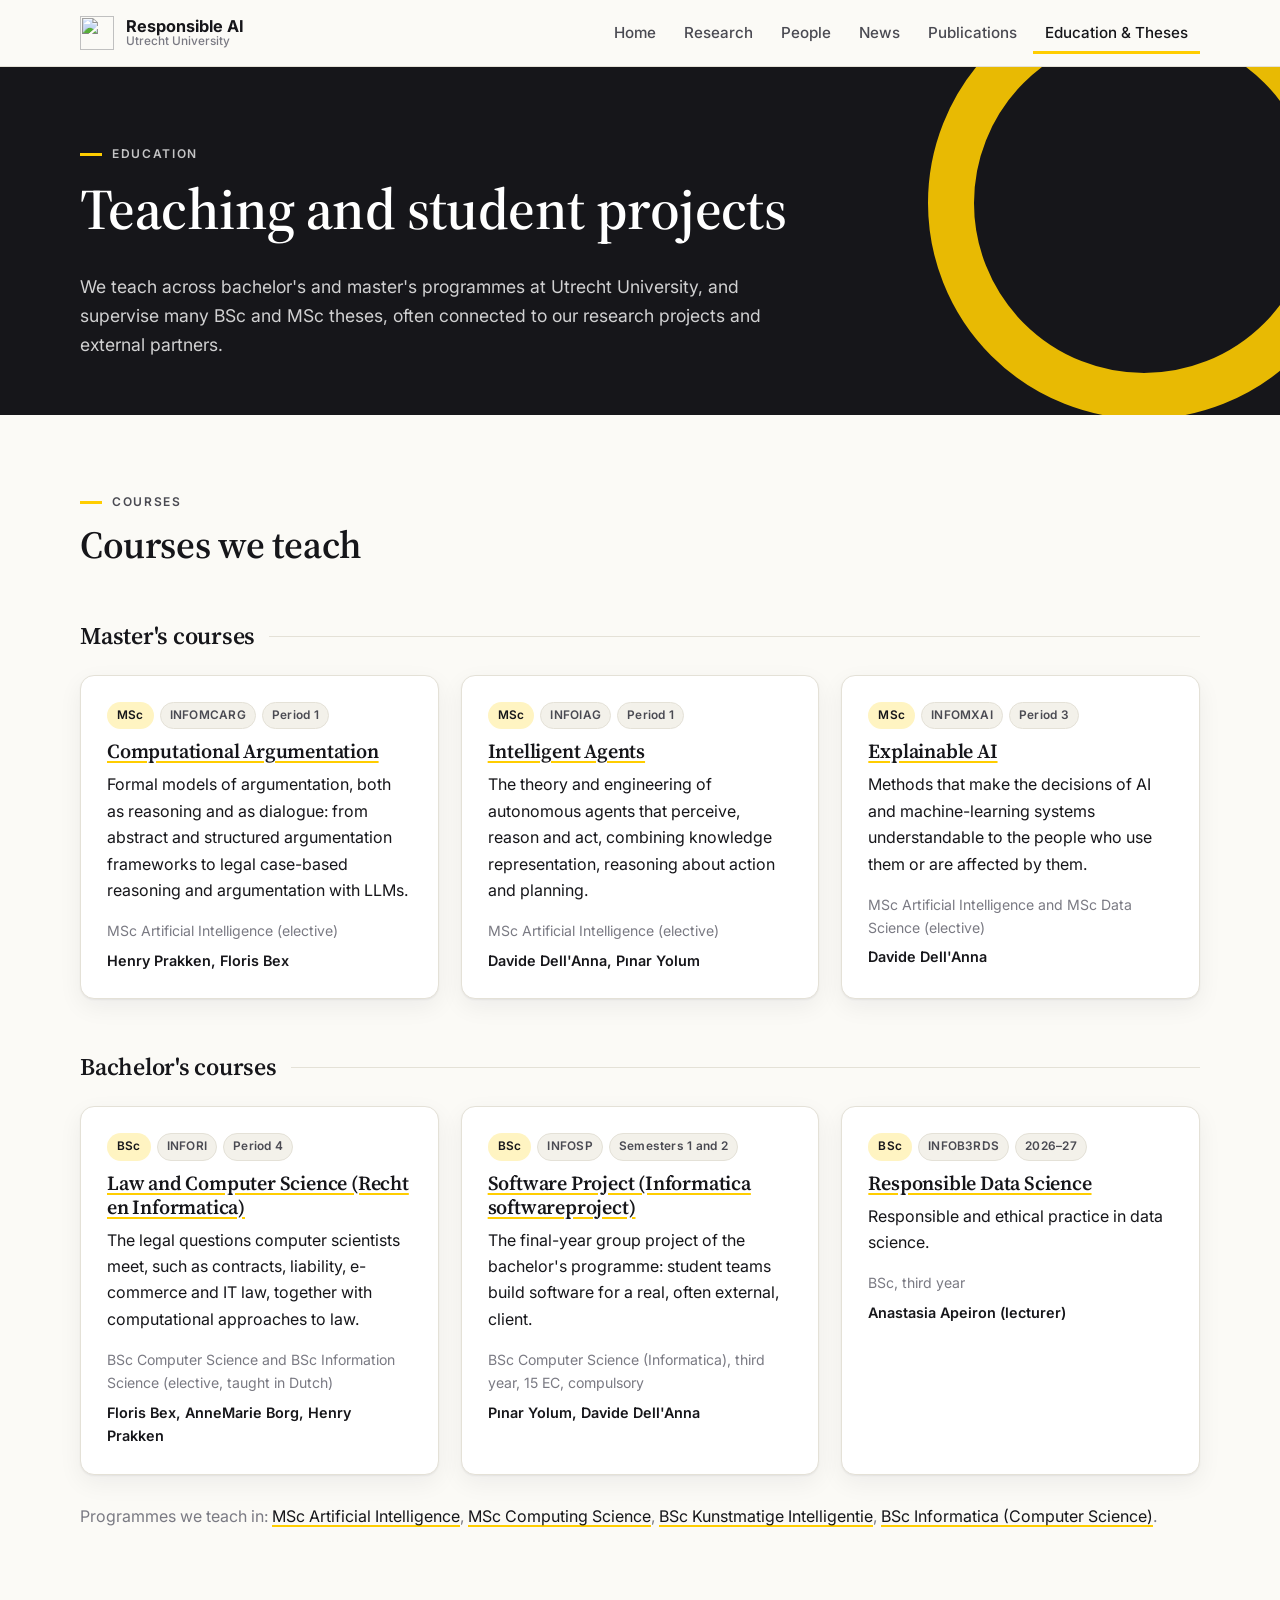
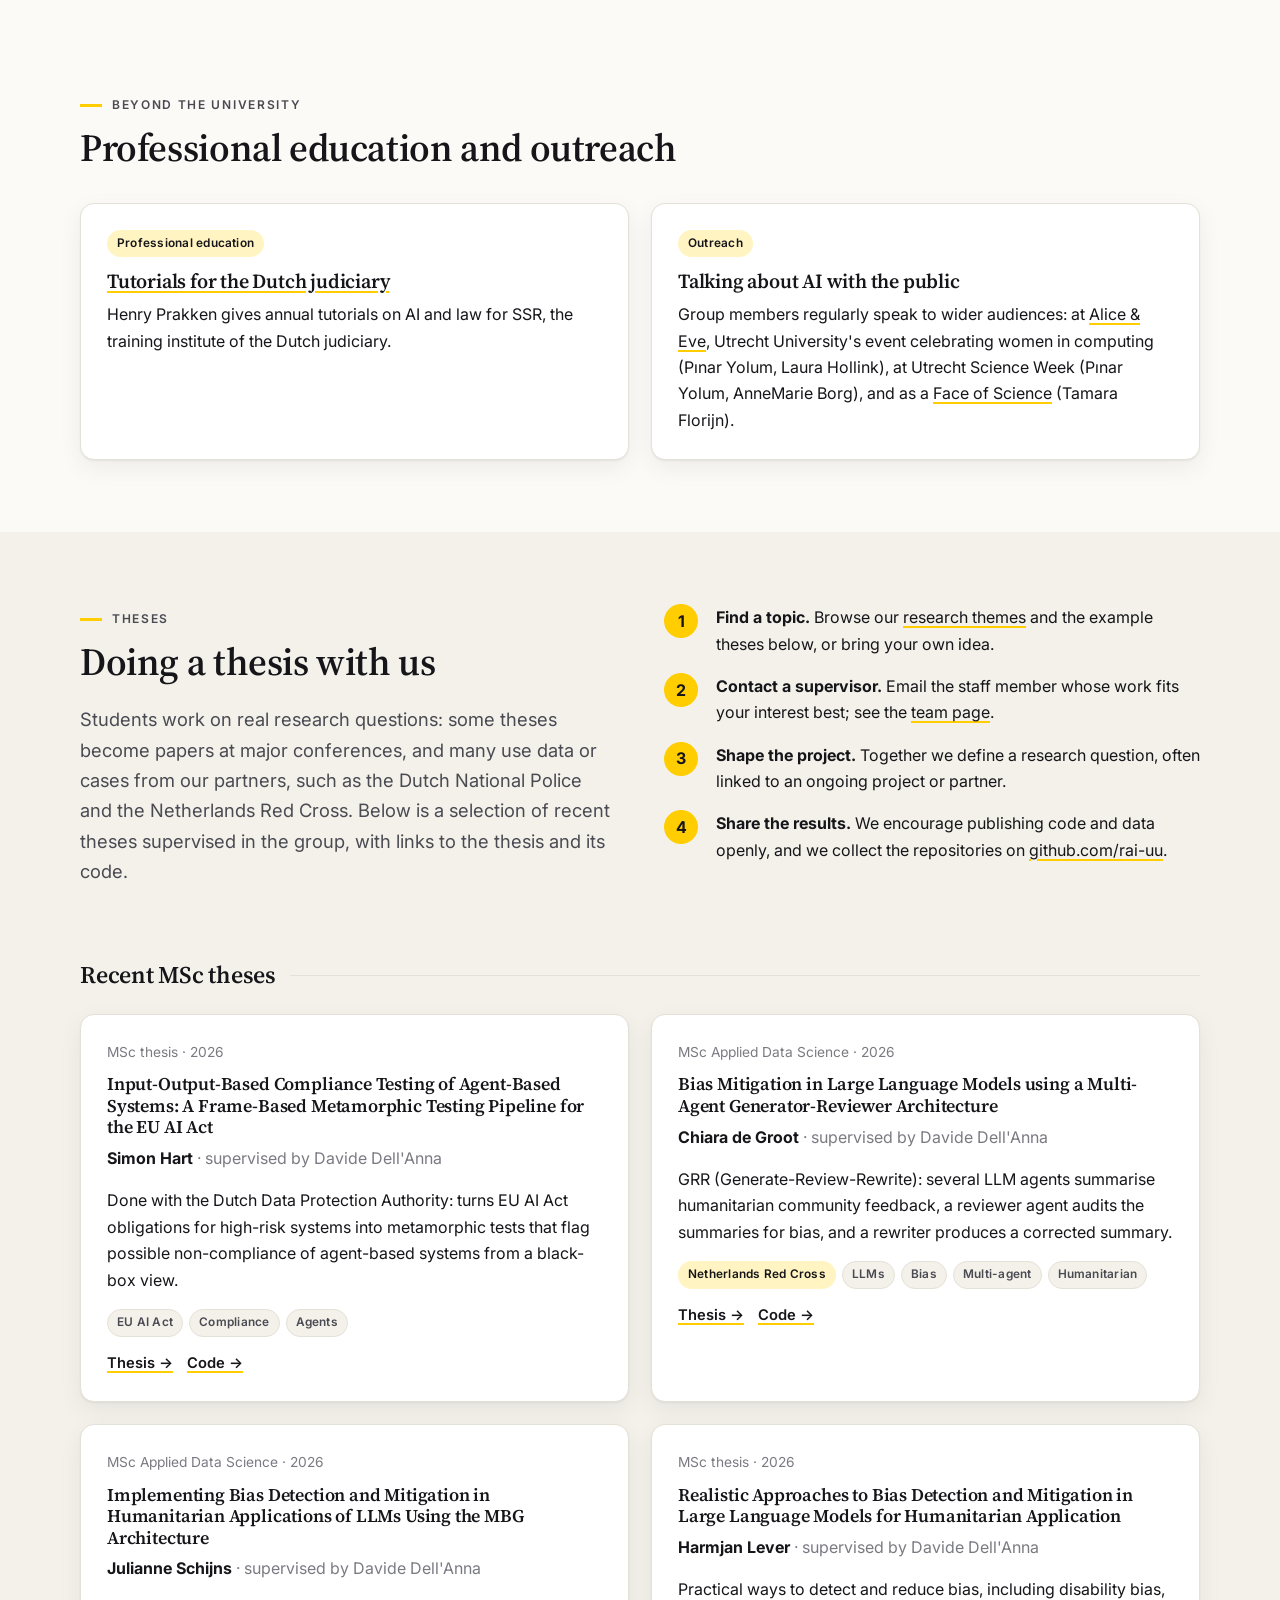
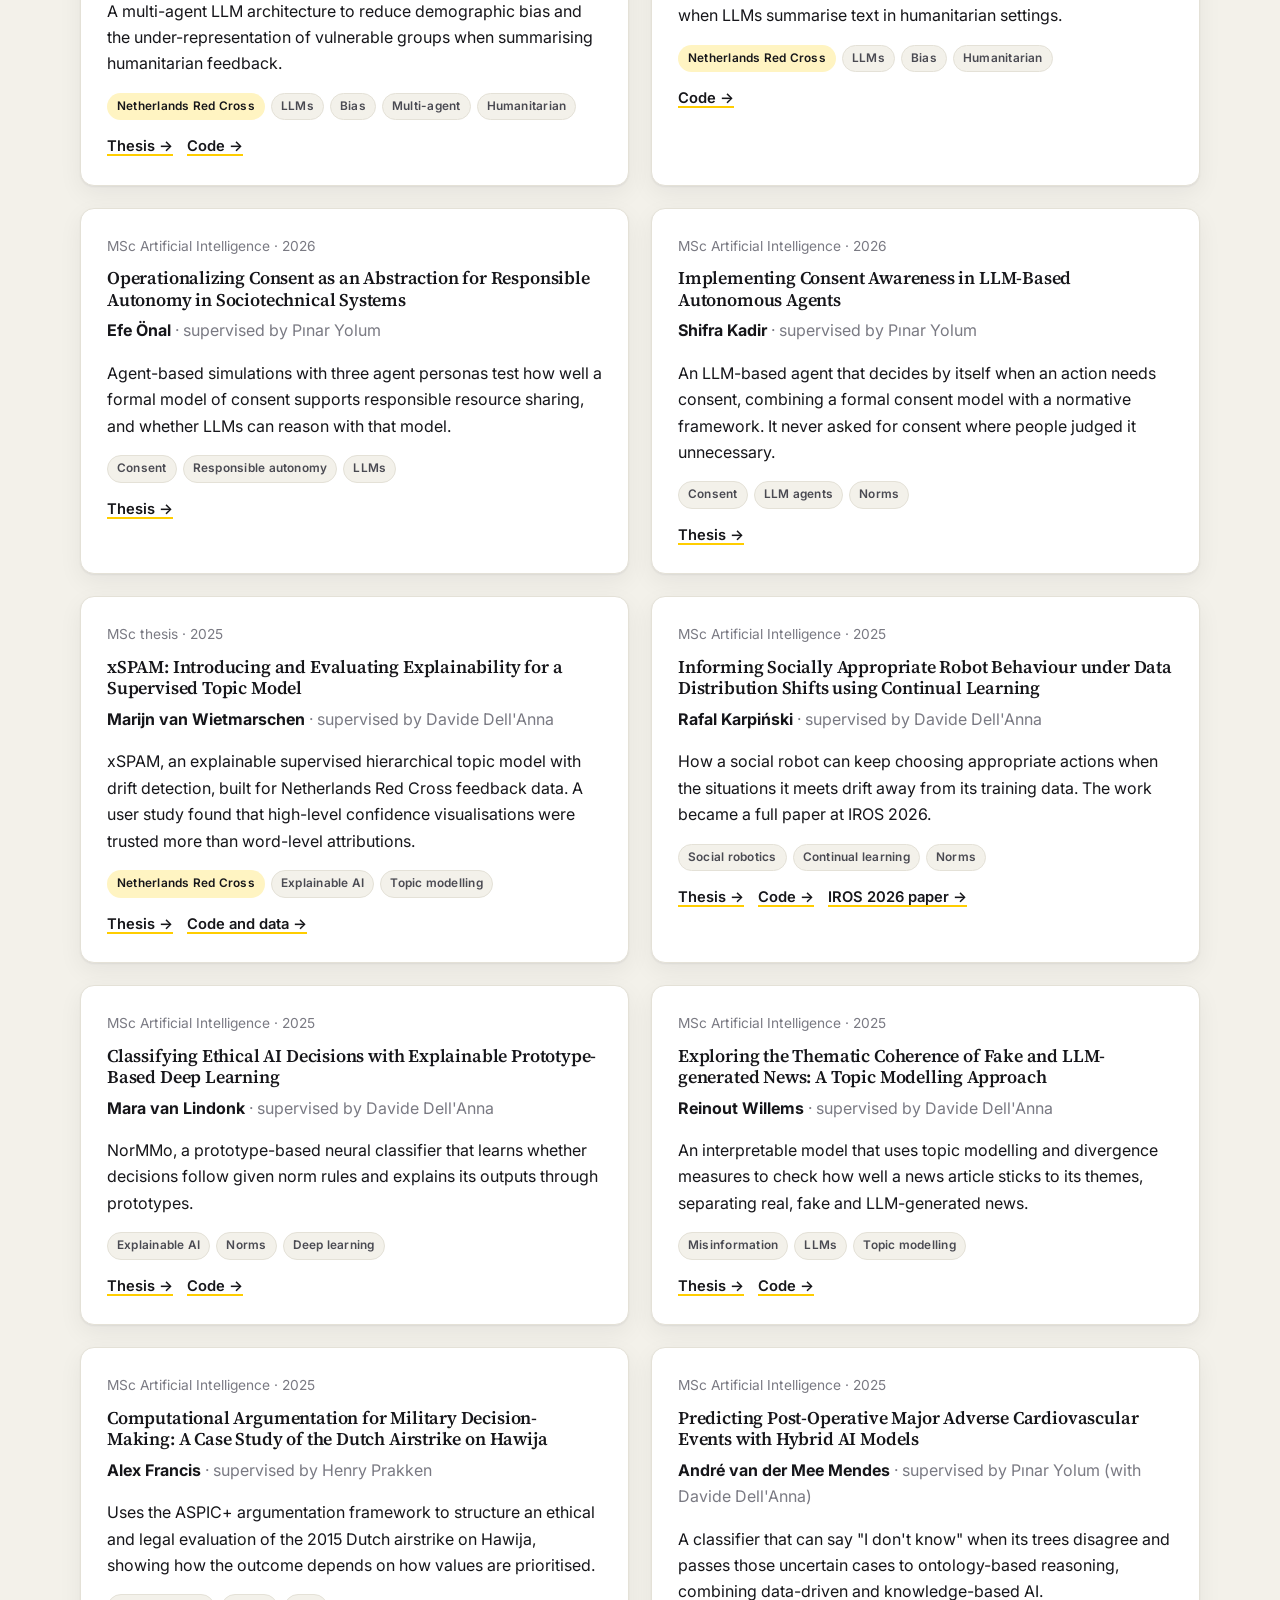
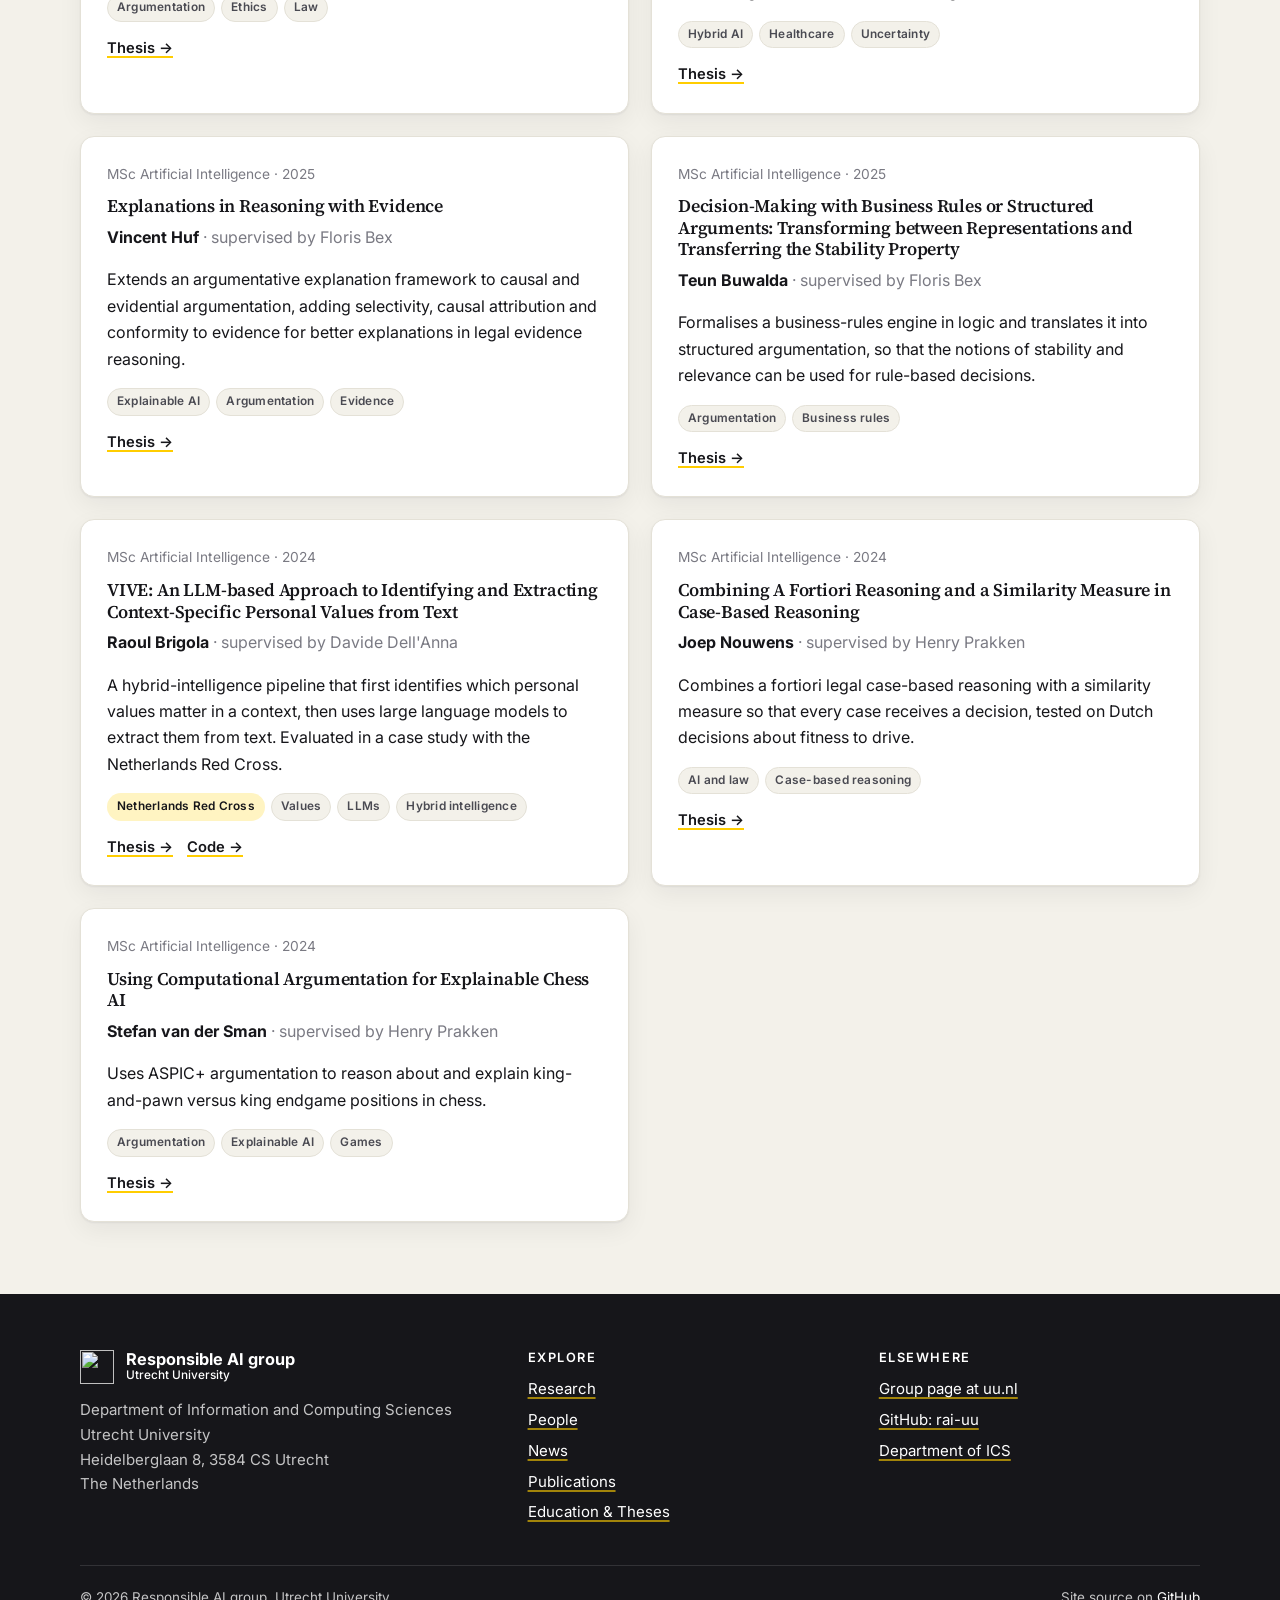
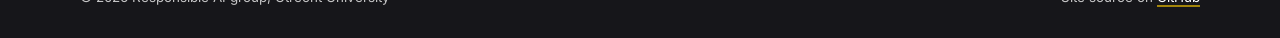
==== education.html @ e7e2543e "Redesign the group website and fill it with content - New design (css/site.css) with shared header/f" ====
<!doctype html>
<html lang="en">
<head>
<meta charset="utf-8">
<meta name="viewport" content="width=device-width, initial-scale=1">
<title>Education and theses · Responsible AI group, Utrecht University</title>
<meta name="description" content="Courses taught and theses supervised by the Responsible AI group at Utrecht University.">
<link rel="icon" href="images/logo.png">
<link rel="preconnect" href="https://fonts.googleapis.com">
<link rel="preconnect" href="https://fonts.gstatic.com" crossorigin>
<link href="https://fonts.googleapis.com/css2?family=Inter:wght@400;500;600;650;700&family=Source+Serif+4:opsz,wght@8..60,500;8..60,600&display=swap" rel="stylesheet">
<link rel="stylesheet" href="css/site.css">
</head>
<body data-page="education">
<div data-render="header"></div>
<main>

<section class="page-hero"><div class="wrap"><span class="eyebrow">Education</span><h1>Teaching and student projects</h1>
<p>We teach across bachelor's and master's programmes at Utrecht University, and supervise many BSc and MSc theses, often connected to our research projects and external partners.</p></div></section>

<section class="section" id="courses"><div class="wrap">
  <div class="section-head"><div><span class="eyebrow">Courses</span><h2>Courses we teach</h2></div></div>
  <div class="group-title"><h2>Master's courses</h2></div>
  <div class="grid c3" data-render="courses" data-level="MSc"></div>
  <div class="group-title"><h2>Bachelor's courses</h2></div>
  <div class="grid c3" data-render="courses" data-level="BSc"></div>
  <p class="muted mt-2">Programmes we teach in: <a href="https://www.uu.nl/en/masters/artificial-intelligence" target="_blank" rel="noopener">MSc Artificial Intelligence</a>, <a href="https://www.uu.nl/en/masters/computing-science" target="_blank" rel="noopener">MSc Computing Science</a>, <a href="https://www.uu.nl/bachelors/kunstmatige-intelligentie" target="_blank" rel="noopener">BSc Kunstmatige Intelligentie</a>, <a href="https://www.uu.nl/bachelors/informatica" target="_blank" rel="noopener">BSc Informatica (Computer Science)</a>.</p>
</div></section>

<section class="section" id="outreach"><div class="wrap">
  <div class="section-head"><div><span class="eyebrow">Beyond the university</span><h2>Professional education and outreach</h2></div></div>
  <div class="grid c2">
    <article class="card reveal"><div class="tags" style="margin-bottom:12px"><span class="tag y">Professional education</span></div>
      <h3><a href="https://www.ssr.nl/" target="_blank" rel="noopener">Tutorials for the Dutch judiciary</a></h3>
      <p>Henry Prakken gives annual tutorials on AI and law for SSR, the training institute of the Dutch judiciary.</p></article>
    <article class="card reveal"><div class="tags" style="margin-bottom:12px"><span class="tag y">Outreach</span></div>
      <h3>Talking about AI with the public</h3>
      <p>Group members regularly speak to wider audiences: at <a href="https://alice-and-eve.github.io/2026/" target="_blank" rel="noopener">Alice &amp; Eve</a>, Utrecht University's event celebrating women in computing (Pınar Yolum, Laura Hollink), at Utrecht Science Week (Pınar Yolum, AnneMarie Borg), and as a <a href="https://www.cwi.nl/en/news/meet-new-face-of-science-tamara-florijn/" target="_blank" rel="noopener">Face of Science</a> (Tamara Florijn).</p></article>
  </div>
</div></section>

<section class="section alt" id="theses"><div class="wrap">
  <div class="two-col">
    <div><span class="eyebrow">Theses</span><h2>Doing a thesis with us</h2>
      <p class="lead">Students work on real research questions: some theses become papers at major conferences, and many use data or cases from our partners, such as the Dutch National Police and the Netherlands Red Cross. Below is a selection of recent theses supervised in the group, with links to the thesis and its code.</p></div>
    <ol class="steps">
      <li><b>Find a topic.</b> Browse our <a href="research.html">research themes</a> and the example theses below, or bring your own idea.</li>
      <li><b>Contact a supervisor.</b> Email the staff member whose work fits your interest best; see the <a href="team.html">team page</a>.</li>
      <li><b>Shape the project.</b> Together we define a research question, often linked to an ongoing project or partner.</li>
      <li><b>Share the results.</b> We encourage publishing code and data openly, and we collect the repositories on <a href="https://github.com/rai-uu" target="_blank" rel="noopener">github.com/rai-uu</a>.</li>
    </ol>
  </div>
  <div class="group-title mt-2" style="margin-top:56px"><h2>Recent MSc theses</h2></div>
  <div class="grid c2" data-render="theses"></div>
</div></section>

</main>
<div data-render="footer"></div>
<script src="js/data.js"></script>
<script src="js/site.js"></script>
</body>
</html>
---- css/site.css ----
/* Responsible AI group — Utrecht University
   Single stylesheet for the whole site. Colours are tokens on :root. */

:root {
  --bg: #fbfaf6;
  --surface: #ffffff;
  --surface-2: #f3f1ea;
  --ink: #16161a;
  --ink-2: #4a4a52;
  --ink-3: #7a7a83;
  --line: #e4e1d7;
  --yellow: #ffcd00;          /* UU yellow */
  --yellow-soft: #fff4c2;
  --red: #c00a35;             /* UU red, used sparingly */
  --link: #16161a;
  --shadow: 0 1px 2px rgba(20, 20, 30, .06), 0 8px 24px rgba(20, 20, 30, .06);
  --radius: 14px;
  --max: 1160px;
  --serif: "Source Serif 4", Georgia, "Times New Roman", serif;
  --sans: "Inter", system-ui, -apple-system, "Segoe UI", Roboto, sans-serif;
}

@media (prefers-color-scheme: dark) {
  :root {
    --bg: #121216;
    --surface: #1b1b21;
    --surface-2: #23232b;
    --ink: #f1f0ec;
    --ink-2: #c4c3c9;
    --ink-3: #8e8d96;
    --line: #2f2f38;
    --yellow-soft: #3a3214;
    --link: #f1f0ec;
    --shadow: 0 1px 2px rgba(0, 0, 0, .4), 0 8px 24px rgba(0, 0, 0, .3);
  }
}

* { box-sizing: border-box; }
html { scroll-behavior: smooth; }
[id] { scroll-margin-top: 84px; }
body {
  margin: 0;
  background: var(--bg);
  color: var(--ink);
  font: 16px/1.65 var(--sans);
  -webkit-font-smoothing: antialiased;
}
img { max-width: 100%; display: block; }
a { color: var(--link); text-decoration-color: var(--yellow); text-decoration-thickness: 2px; text-underline-offset: 3px; }
a:hover { text-decoration-color: var(--red); }
h1, h2, h3, h4 { font-family: var(--serif); line-height: 1.2; margin: 0 0 .5em; font-weight: 600; letter-spacing: -.01em; }
h1 { font-size: clamp(2.2rem, 5vw, 3.6rem); }
h2 { font-size: clamp(1.7rem, 3.2vw, 2.4rem); }
h3 { font-size: 1.25rem; }
p { margin: 0 0 1em; }

.wrap { max-width: var(--max); margin: 0 auto; padding: 0 20px; }
.section { padding: 72px 0; }
.section.alt { background: var(--surface-2); }
.eyebrow {
  display: inline-block; font: 600 .75rem/1 var(--sans); letter-spacing: .14em; text-transform: uppercase;
  color: var(--ink-2); margin-bottom: 14px;
}
.eyebrow::before { content: ""; display: inline-block; width: 22px; height: 3px; background: var(--yellow); vertical-align: middle; margin-right: 10px; }
.eyebrow-2 span { display: block; margin-top: 8px; padding-left: 32px; }
.lead { font-size: 1.15rem; color: var(--ink-2); max-width: 46em; }
.section-head { display: flex; justify-content: space-between; align-items: end; gap: 20px; flex-wrap: wrap; margin-bottom: 32px; }
.section-head h2 { margin: 0; }
.muted { color: var(--ink-3); }

/* ---------- Header / nav ---------- */
.site-header {
  position: sticky; top: 0; z-index: 50;
  background: color-mix(in srgb, var(--bg) 88%, transparent);
  backdrop-filter: saturate(1.4) blur(10px);
  border-bottom: 1px solid var(--line);
}
.site-header .wrap { display: flex; align-items: center; justify-content: space-between; height: 66px; }
.brand { display: flex; align-items: center; gap: 12px; text-decoration: none; color: var(--ink); }
.brand img { width: 34px; height: 34px; }
.brand span { font: 700 1.02rem/1.1 var(--sans); }
.brand small { display: block; font-weight: 500; font-size: .74rem; color: var(--ink-3); }
.nav { display: flex; gap: 4px; }
.nav a {
  text-decoration: none; color: var(--ink-2); font-weight: 500; font-size: .95rem;
  padding: 8px 12px; border-radius: 8px;
}
.nav a:hover { background: var(--surface-2); color: var(--ink); }
.nav a.active { color: var(--ink); box-shadow: inset 0 -3px 0 var(--yellow); border-radius: 0; }
.nav-toggle { display: none; background: none; border: 1px solid var(--line); border-radius: 8px; padding: 6px 10px; color: var(--ink); font-size: 1.1rem; }

@media (max-width: 860px) {
  .nav-toggle { display: block; }
  .nav {
    display: none; position: absolute; top: 66px; left: 0; right: 0; flex-direction: column;
    background: var(--bg); border-bottom: 1px solid var(--line); padding: 8px 20px 16px;
  }
  .nav.open { display: flex; }
  .nav a.active { box-shadow: inset 3px 0 0 var(--yellow); }
}

/* ---------- Hero ---------- */
.hero { position: relative; overflow: hidden; color: #fff; background: #16161a; }
.hero::before {
  content: ""; position: absolute; right: -140px; top: -140px; width: 460px; height: 460px; border-radius: 50%;
  border: 60px solid var(--yellow); opacity: .95;
}
.hero .wrap { position: relative; z-index: 1; display: grid; grid-template-columns: minmax(0, 1fr) minmax(0, 1.1fr); gap: 56px; align-items: center; padding-top: 80px; padding-bottom: 80px; }
.hero .hero-photo { position: relative; }
.hero .hero-photo img { width: 100%; aspect-ratio: 3648 / 2300; object-fit: cover; border-radius: 18px; box-shadow: 0 20px 50px rgba(0,0,0,.45); }
.hero .hero-photo::after { content: ""; position: absolute; left: -14px; bottom: -14px; width: 38%; height: 10px; background: var(--yellow); border-radius: 6px; }
@media (max-width: 960px) {
  .hero .wrap { grid-template-columns: 1fr; gap: 36px; padding-top: 40px; padding-bottom: 56px; }
  .hero .hero-photo { order: -1; }
  .hero::before { width: 240px; height: 240px; border-width: 32px; right: -110px; top: -110px; }
}
.hero h1 { max-width: 13em; }
.hero h1 em { font-style: normal; color: inherit; text-decoration: underline; text-decoration-color: var(--yellow); text-decoration-thickness: .1em; text-underline-offset: .12em; }
.hero p { font-size: 1.18rem; max-width: 36em; color: rgba(255,255,255,.88); }
.hero .eyebrow { color: rgba(255,255,255,.8); }
.btns { display: flex; gap: 12px; flex-wrap: wrap; margin-top: 28px; }
.btn {
  display: inline-flex; align-items: center; gap: 8px; padding: 12px 20px; border-radius: 999px;
  font-weight: 600; font-size: .95rem; text-decoration: none; border: 2px solid transparent; transition: transform .15s;
}
.btn:hover { transform: translateY(-1px); }
.btn.primary { background: var(--yellow); color: #16161a; }
.btn.ghost { border-color: rgba(255,255,255,.55); color: #fff; }
.btn.outline { border-color: var(--ink); color: var(--ink); }

.page-hero { background: var(--ink); color: #fff; padding: 72px 0 56px; position: relative; overflow: hidden; }
@media (prefers-color-scheme: dark) { .page-hero { background: #0b0b0e; } }
.page-hero::after {
  content: ""; position: absolute; right: -80px; top: -80px; width: 340px; height: 340px; border-radius: 50%;
  border: 46px solid var(--yellow); opacity: .9;
}
.page-hero .wrap { position: relative; z-index: 1; }
.page-hero p { color: rgba(255,255,255,.8); max-width: 42em; font-size: 1.1rem; margin: 0; }
.page-hero .eyebrow { color: rgba(255,255,255,.75); }
@media (max-width: 1100px) { .page-hero::after { width: 200px; height: 200px; border-width: 28px; right: -90px; top: -90px; } }

/* ---------- Stats ---------- */
.stats { display: grid; grid-template-columns: repeat(4, 1fr); gap: 1px; background: var(--line); border: 1px solid var(--line); border-radius: var(--radius); overflow: hidden; margin-top: 40px; }
.stat { background: var(--surface); padding: 22px 24px; }
.stat b { display: block; font: 600 2.1rem/1 var(--serif); margin-bottom: 6px; }
.stat span { color: var(--ink-2); font-size: .92rem; }
@media (max-width: 760px) { .stats { grid-template-columns: repeat(2, 1fr); } }

/* ---------- Cards / grids ---------- */
.grid { display: grid; gap: 22px; }
.grid.c2 { grid-template-columns: repeat(2, 1fr); }
.grid.c3 { grid-template-columns: repeat(3, 1fr); }
.grid.c4 { grid-template-columns: repeat(4, 1fr); }
@media (max-width: 980px) { .grid.c3, .grid.c4 { grid-template-columns: repeat(2, 1fr); } }
@media (max-width: 640px) { .grid.c2, .grid.c3, .grid.c4 { grid-template-columns: 1fr; } }

.card {
  background: var(--surface); border: 1px solid var(--line); border-radius: var(--radius);
  padding: 26px; box-shadow: var(--shadow); position: relative;
}
.card h3 { margin-bottom: .4em; }
.card p:last-child { margin-bottom: 0; }
.card .icon {
  width: 44px; height: 44px; border-radius: 12px; background: var(--yellow); color: #16161a;
  display: grid; place-items: center; margin-bottom: 16px;
}
.card .icon svg { width: 22px; height: 22px; }
.card.link { transition: transform .15s, box-shadow .15s; }
.card.link:hover { transform: translateY(-2px); }
.card .more { font-weight: 600; font-size: .92rem; }

.tag {
  display: inline-block; font-size: .74rem; font-weight: 600; letter-spacing: .02em; padding: 3px 9px;
  border-radius: 999px; background: var(--surface-2); color: var(--ink-2); border: 1px solid var(--line);
}
.tag.y { background: var(--yellow-soft); border-color: transparent; color: var(--ink); }
.tags { display: flex; gap: 6px; flex-wrap: wrap; }

/* ---------- News ---------- */
.news-list { display: grid; gap: 0; border-top: 1px solid var(--line); }
.news-item { display: grid; grid-template-columns: 120px 1fr; gap: 24px; padding: 20px 0; border-bottom: 1px solid var(--line); }
.news-item time { font-weight: 600; color: var(--ink-3); font-size: .9rem; padding-top: 2px; }
.news-item h3 { font-family: var(--sans); font-size: 1.04rem; font-weight: 600; margin: 0 0 6px; line-height: 1.45; }
.news-item p { margin: 0 0 8px; color: var(--ink-2); font-size: .95rem; }
.news-item .people { font-size: .86rem; color: var(--ink-3); }
@media (max-width: 640px) { .news-item { grid-template-columns: 1fr; gap: 4px; } }

.news-cards .card { display: flex; flex-direction: column; gap: 10px; }
.news-cards .card time { font-size: .82rem; font-weight: 600; color: var(--ink-3); }
.news-cards .card h3 { font-family: var(--sans); font-size: 1.02rem; line-height: 1.45; margin: 0; }
.news-cards .card .people { margin-top: auto; font-size: .85rem; color: var(--ink-3); }
.news-cards .card.award::before { content: ""; position: absolute; left: 0; top: 18px; bottom: 18px; width: 4px; border-radius: 0 4px 4px 0; background: var(--yellow); }

.filters { display: flex; gap: 8px; flex-wrap: wrap; margin-bottom: 26px; }
.filters button {
  font: 500 .9rem var(--sans); padding: 7px 14px; border-radius: 999px; cursor: pointer;
  border: 1px solid var(--line); background: var(--surface); color: var(--ink-2);
}
.filters button.on { background: var(--ink); color: var(--bg); border-color: var(--ink); }

/* ---------- People ---------- */
.people-grid { display: grid; grid-template-columns: repeat(auto-fill, minmax(210px, 1fr)); gap: 26px; }
.person { text-decoration: none; color: var(--ink); display: block; }
.person .ph {
  aspect-ratio: 1 / 1; border-radius: var(--radius); overflow: hidden; background: var(--surface-2);
  border: 1px solid var(--line); position: relative;
}
.person .ph img { width: 100%; height: 100%; object-fit: cover; transition: transform .3s; }
.person:hover .ph img { transform: scale(1.04); }
.person .ph .initials { position: absolute; inset: 0; display: grid; place-items: center; font: 600 2.6rem var(--serif); color: var(--ink-3); background: linear-gradient(135deg, var(--surface-2), var(--yellow-soft)); }
.person h3 { font-family: var(--sans); font-size: 1.04rem; font-weight: 650; margin: 14px 0 2px; }
.person .role { font-size: .88rem; color: var(--ink-2); font-weight: 500; }
.person .topic { font-size: .86rem; color: var(--ink-3); margin-top: 6px; line-height: 1.5; }
.person:hover h3 { text-decoration: underline; text-decoration-color: var(--yellow); text-decoration-thickness: 2px; text-underline-offset: 3px; }

.group-title { display: flex; align-items: center; gap: 14px; margin: 54px 0 24px; }
.group-title:first-child { margin-top: 0; }
.group-title h2 { font-size: 1.5rem; margin: 0; }
.group-title::after { content: ""; flex: 1; height: 1px; background: var(--line); }

.alumni { width: 100%; border-collapse: collapse; font-size: .95rem; }
.alumni th, .alumni td { text-align: left; padding: 12px 14px; border-bottom: 1px solid var(--line); vertical-align: top; }
.alumni th { font-size: .78rem; text-transform: uppercase; letter-spacing: .08em; color: var(--ink-3); font-weight: 600; }
.alumni td:first-child { font-weight: 600; }
.table-wrap { overflow-x: auto; background: var(--surface); border: 1px solid var(--line); border-radius: var(--radius); }
@media (max-width: 640px) { .alumni .hide-sm { display: none; } }

/* ---------- Themes / research ---------- */
.theme { display: grid; grid-template-columns: 56px 1fr; gap: 18px; padding: 24px 0; border-bottom: 1px solid var(--line); }
.theme .num { font: 600 1.6rem/1 var(--serif); color: var(--ink-3); }
.theme h3 { margin-bottom: 6px; }
.theme p { color: var(--ink-2); margin-bottom: 8px; }

.project { display: grid; grid-template-columns: 150px 1fr; gap: 26px; align-items: start; }
.project .logo { background: #fff; border-radius: 12px; border: 1px solid var(--line); padding: 14px; aspect-ratio: 4/3; display: grid; place-items: center; }
.project .logo img { max-height: 100%; object-fit: contain; }
@media (max-width: 640px) { .project { grid-template-columns: 1fr; } .project .logo { max-width: 180px; } }

/* ---------- Theses ---------- */
.thesis .meta { font-size: .86rem; color: var(--ink-3); margin-bottom: 10px; }
.thesis h3 { font-size: 1.12rem; }
.thesis .links { display: flex; gap: 14px; flex-wrap: wrap; margin-top: 14px; font-weight: 600; font-size: .92rem; }

.steps { counter-reset: s; display: grid; gap: 16px; }
.steps li { list-style: none; counter-increment: s; position: relative; padding-left: 52px; }
.steps li::before {
  content: counter(s); position: absolute; left: 0; top: 0; width: 34px; height: 34px; border-radius: 50%;
  background: var(--yellow); color: #16161a; font-weight: 700; display: grid; place-items: center;
}
.steps { padding: 0; margin: 0; }

/* ---------- Publications ---------- */
.pub { padding: 16px 0; border-bottom: 1px solid var(--line); }
.pub .t { font-weight: 600; }
.pub .a { color: var(--ink-2); font-size: .94rem; }
.pub .v { color: var(--ink-3); font-size: .9rem; font-style: italic; }

/* ---------- Callout ---------- */
.callout {
  background: var(--ink); color: #fff; border-radius: 22px; padding: 44px; display: grid;
  grid-template-columns: 1.5fr 1fr; gap: 30px; align-items: center; position: relative; overflow: hidden;
}
@media (prefers-color-scheme: dark) { .callout { background: #0b0b0e; border: 1px solid var(--line); } }
.callout h2 { color: #fff; }
.callout p { color: rgba(255,255,255,.82); margin: 0; }
.callout .btns { justify-content: flex-end; margin: 0; }
.callout .btn.ghost { border-color: rgba(255,255,255,.5); }
@media (max-width: 760px) { .callout { grid-template-columns: 1fr; padding: 30px; } .callout .btns { justify-content: flex-start; } }

/* ---------- Footer ---------- */
.site-footer { background: var(--ink); color: rgba(255,255,255,.75); padding: 56px 0 30px; margin-top: 0; font-size: .94rem; }
@media (prefers-color-scheme: dark) { .site-footer { background: #0b0b0e; border-top: 1px solid var(--line); } }
.site-footer .cols { display: grid; grid-template-columns: 1.3fr 1fr 1fr; gap: 30px; }
.site-footer h4 { color: #fff; font-family: var(--sans); font-size: .8rem; letter-spacing: .12em; text-transform: uppercase; margin-bottom: 12px; }
.site-footer a { color: #fff; text-decoration-color: rgba(255,205,0,.6); }
.site-footer ul { list-style: none; padding: 0; margin: 0; display: grid; gap: 6px; }
.site-footer .brand span, .site-footer .brand small { color: #fff; }
.site-footer .bottom { border-top: 1px solid rgba(255,255,255,.12); margin-top: 40px; padding-top: 20px; font-size: .84rem; display: flex; justify-content: space-between; flex-wrap: wrap; gap: 10px; }
@media (max-width: 760px) { .site-footer .cols { grid-template-columns: 1fr; } }

/* ---------- Misc ---------- */
.two-col { display: grid; grid-template-columns: 1fr 1fr; gap: 48px; align-items: start; }
@media (max-width: 860px) { .two-col { grid-template-columns: 1fr; gap: 28px; } }
.photo { border-radius: var(--radius); overflow: hidden; box-shadow: var(--shadow); }
.reveal { opacity: 0; transform: translateY(14px); transition: opacity .6s ease, transform .6s ease; }
.reveal.in { opacity: 1; transform: none; }
@media (prefers-reduced-motion: reduce) { .reveal { opacity: 1; transform: none; transition: none; } html { scroll-behavior: auto; } }
.center { text-align: center; }
.mt-0 { margin-top: 0; }
.mt-2 { margin-top: 28px; }
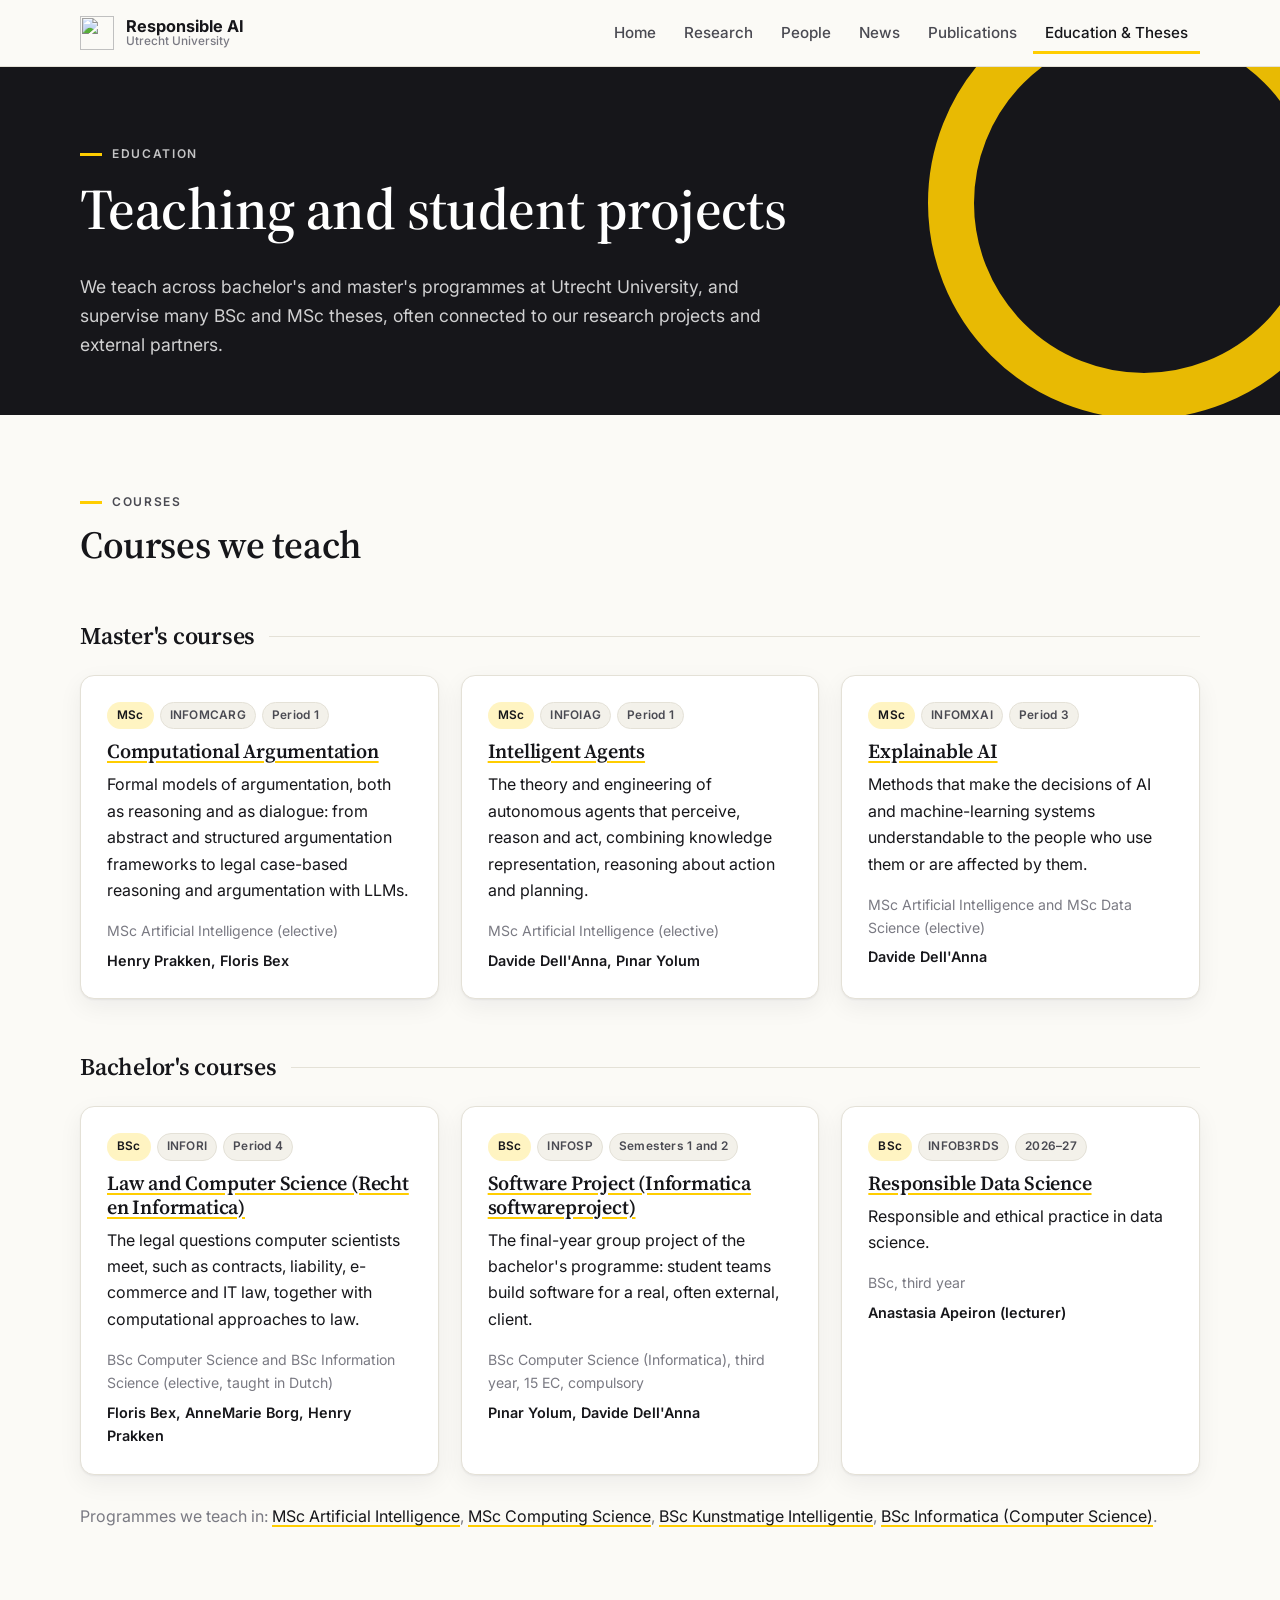
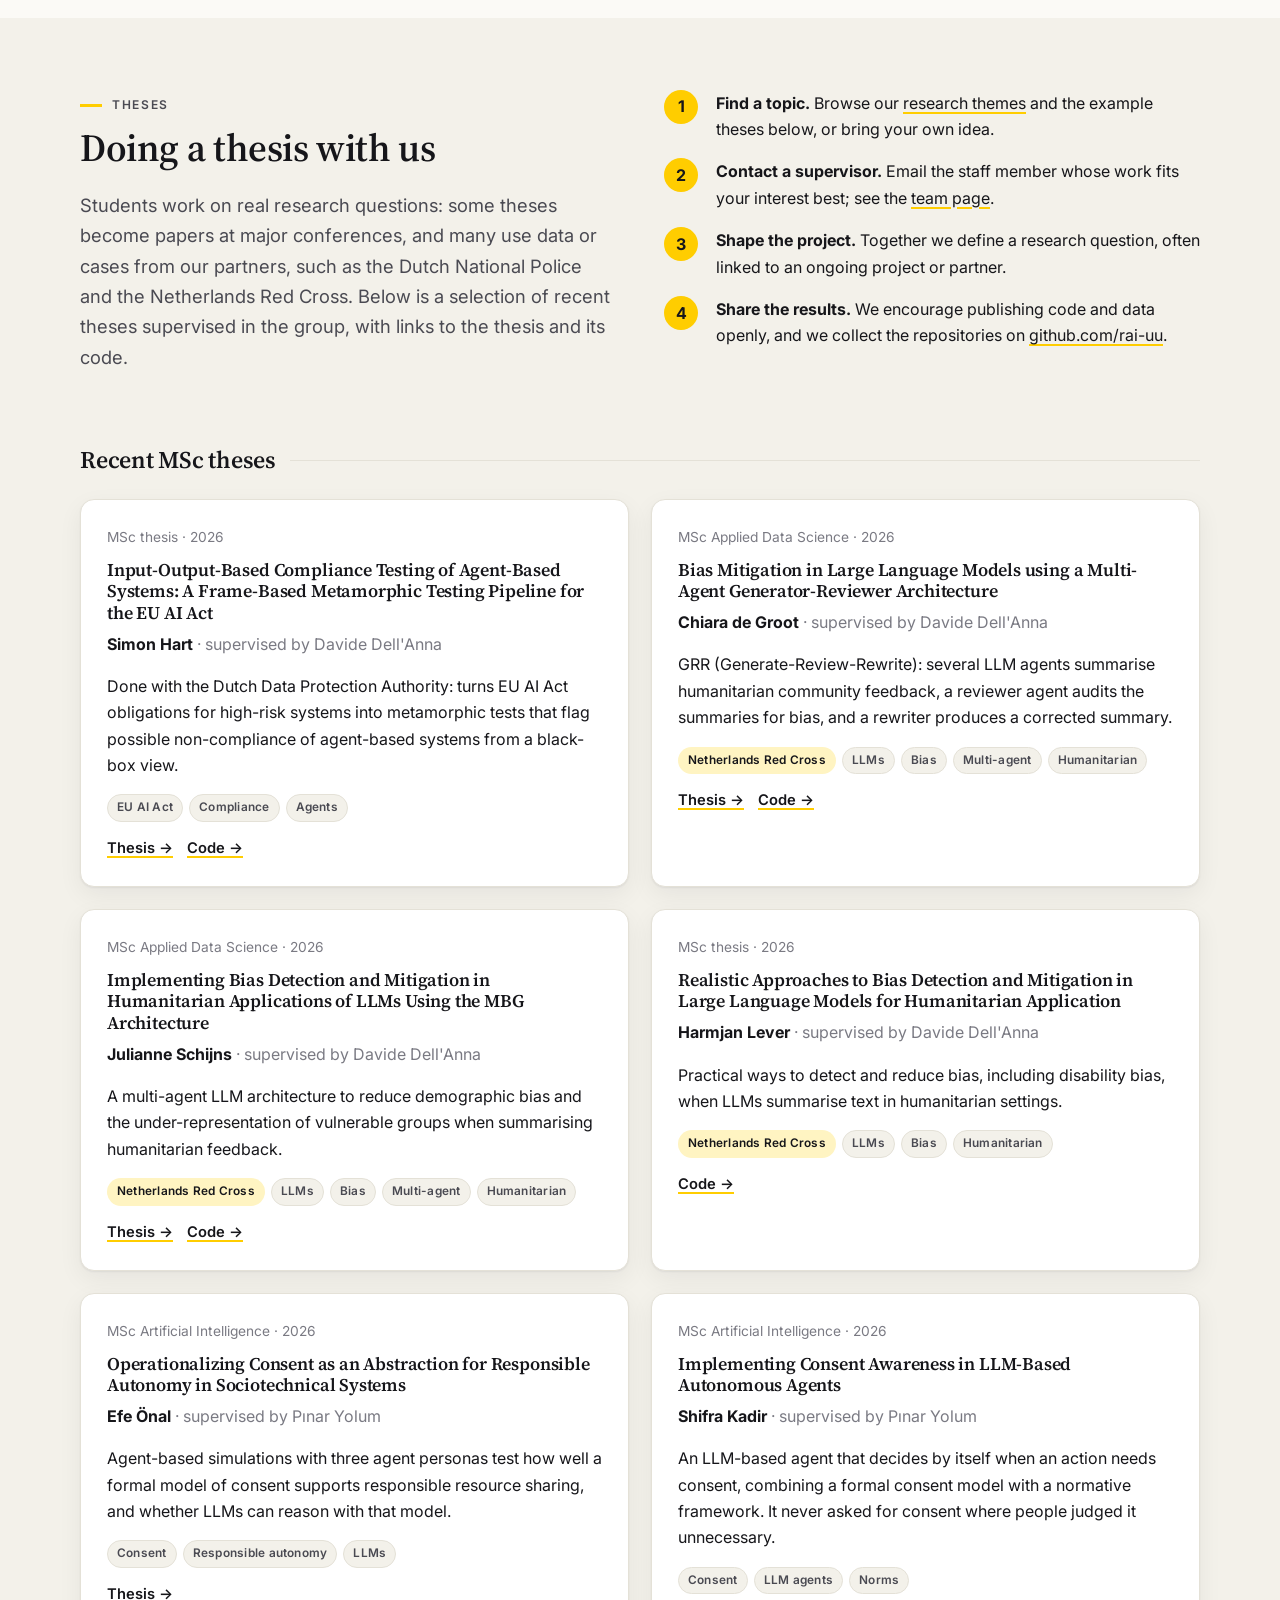
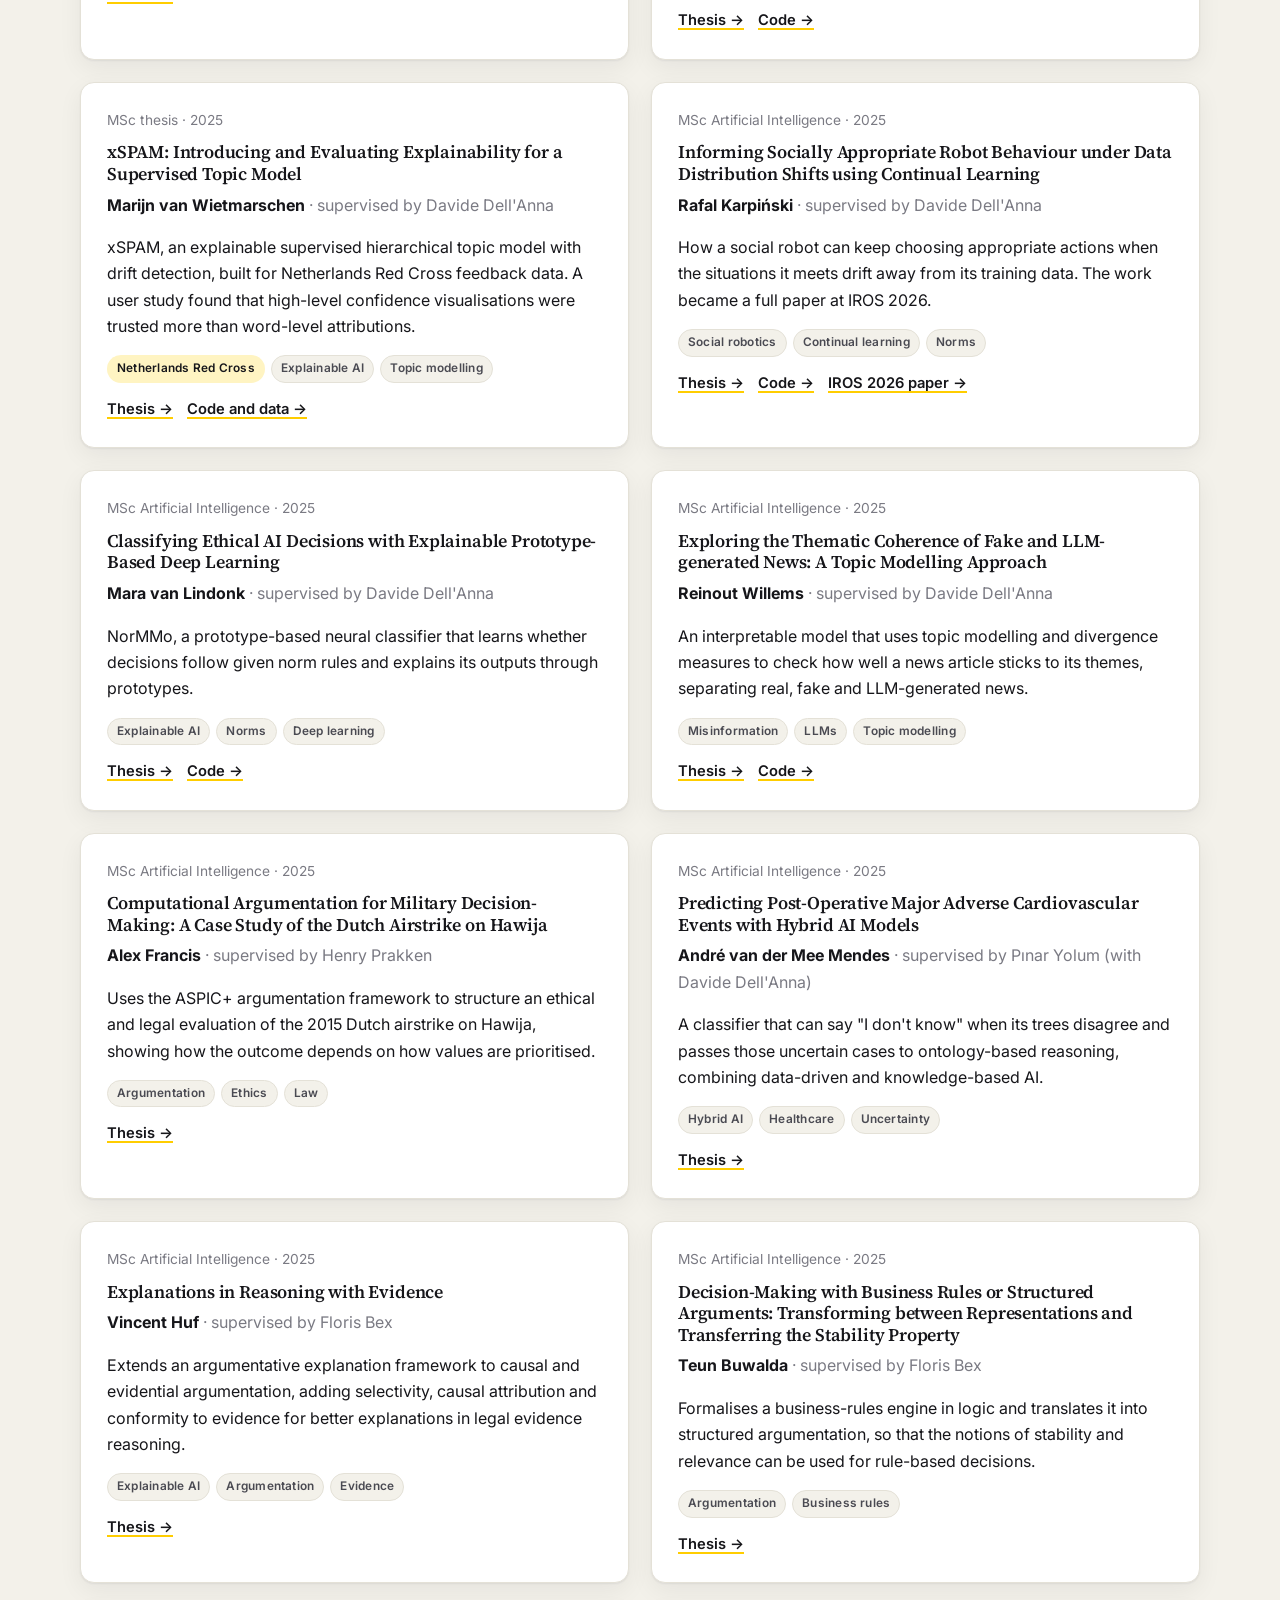
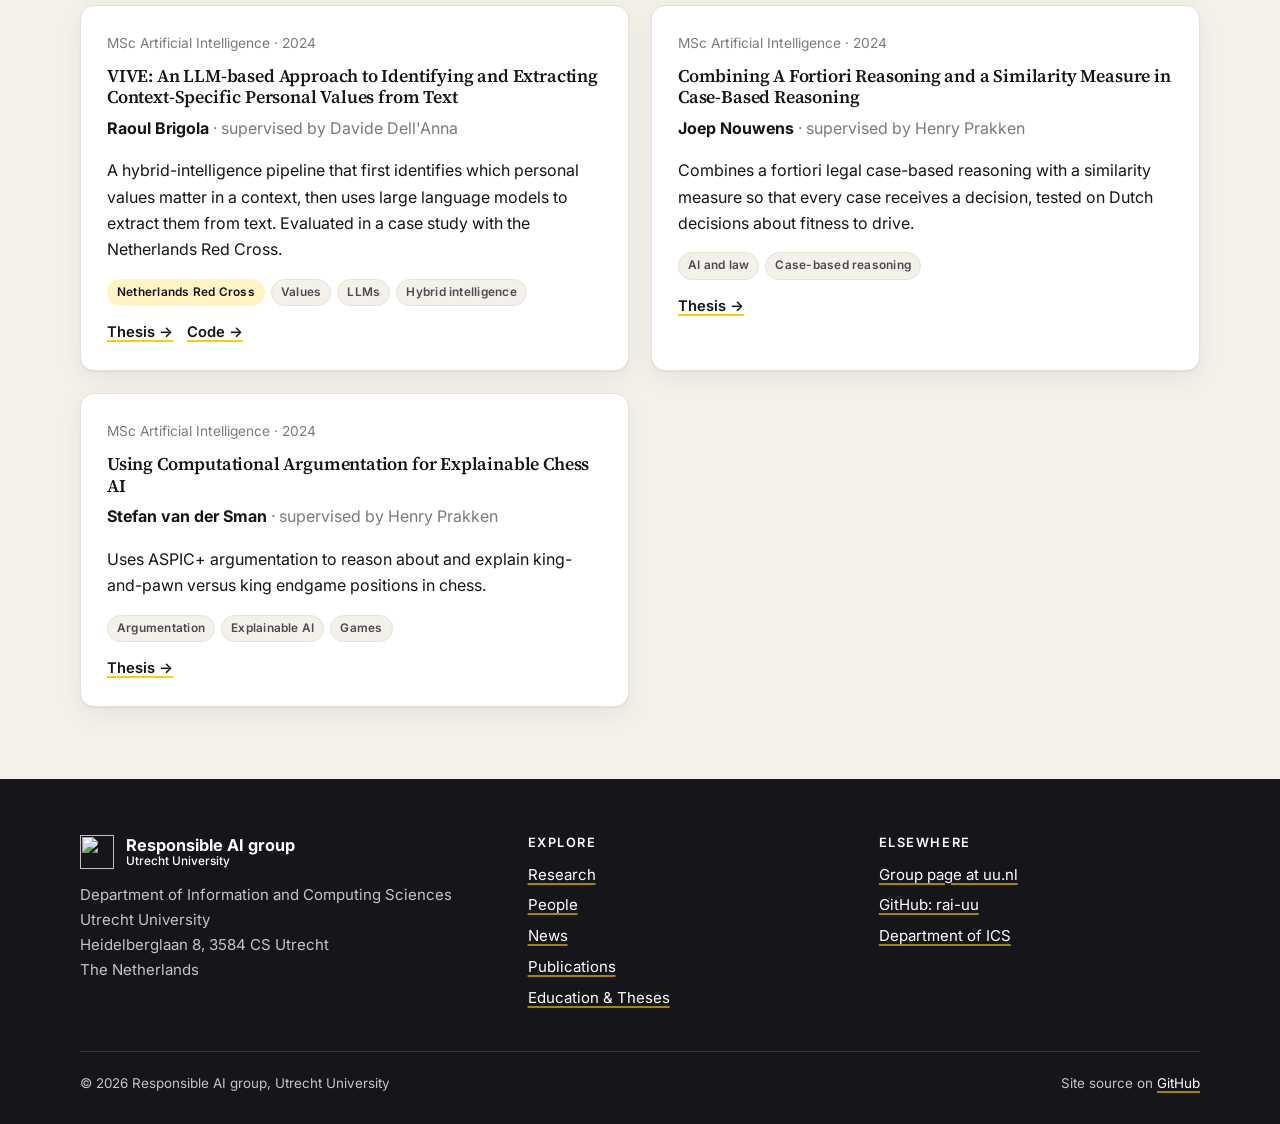
==== commit 3b5b6ec7: "Move outreach section from Education to the home page Co-Authored-By: Claude Opus 5.5 <noreply@anthr" ====
--- a/education.html
+++ b/education.html
@@ -27,18 +27,6 @@
   <p class="muted mt-2">Programmes we teach in: <a href="https://www.uu.nl/en/masters/artificial-intelligence" target="_blank" rel="noopener">MSc Artificial Intelligence</a>, <a href="https://www.uu.nl/en/masters/computing-science" target="_blank" rel="noopener">MSc Computing Science</a>, <a href="https://www.uu.nl/bachelors/kunstmatige-intelligentie" target="_blank" rel="noopener">BSc Kunstmatige Intelligentie</a>, <a href="https://www.uu.nl/bachelors/informatica" target="_blank" rel="noopener">BSc Informatica (Computer Science)</a>.</p>
 </div></section>
 
-<section class="section" id="outreach"><div class="wrap">
-  <div class="section-head"><div><span class="eyebrow">Beyond the university</span><h2>Professional education and outreach</h2></div></div>
-  <div class="grid c2">
-    <article class="card reveal"><div class="tags" style="margin-bottom:12px"><span class="tag y">Professional education</span></div>
-      <h3><a href="https://www.ssr.nl/" target="_blank" rel="noopener">Tutorials for the Dutch judiciary</a></h3>
-      <p>Henry Prakken gives annual tutorials on AI and law for SSR, the training institute of the Dutch judiciary.</p></article>
-    <article class="card reveal"><div class="tags" style="margin-bottom:12px"><span class="tag y">Outreach</span></div>
-      <h3>Talking about AI with the public</h3>
-      <p>Group members regularly speak to wider audiences: at <a href="https://alice-and-eve.github.io/2026/" target="_blank" rel="noopener">Alice &amp; Eve</a>, Utrecht University's event celebrating women in computing (Pınar Yolum, Laura Hollink), at Utrecht Science Week (Pınar Yolum, AnneMarie Borg), and as a <a href="https://www.cwi.nl/en/news/meet-new-face-of-science-tamara-florijn/" target="_blank" rel="noopener">Face of Science</a> (Tamara Florijn).</p></article>
-  </div>
-</div></section>
-
 <section class="section alt" id="theses"><div class="wrap">
   <div class="two-col">
     <div><span class="eyebrow">Theses</span><h2>Doing a thesis with us</h2>
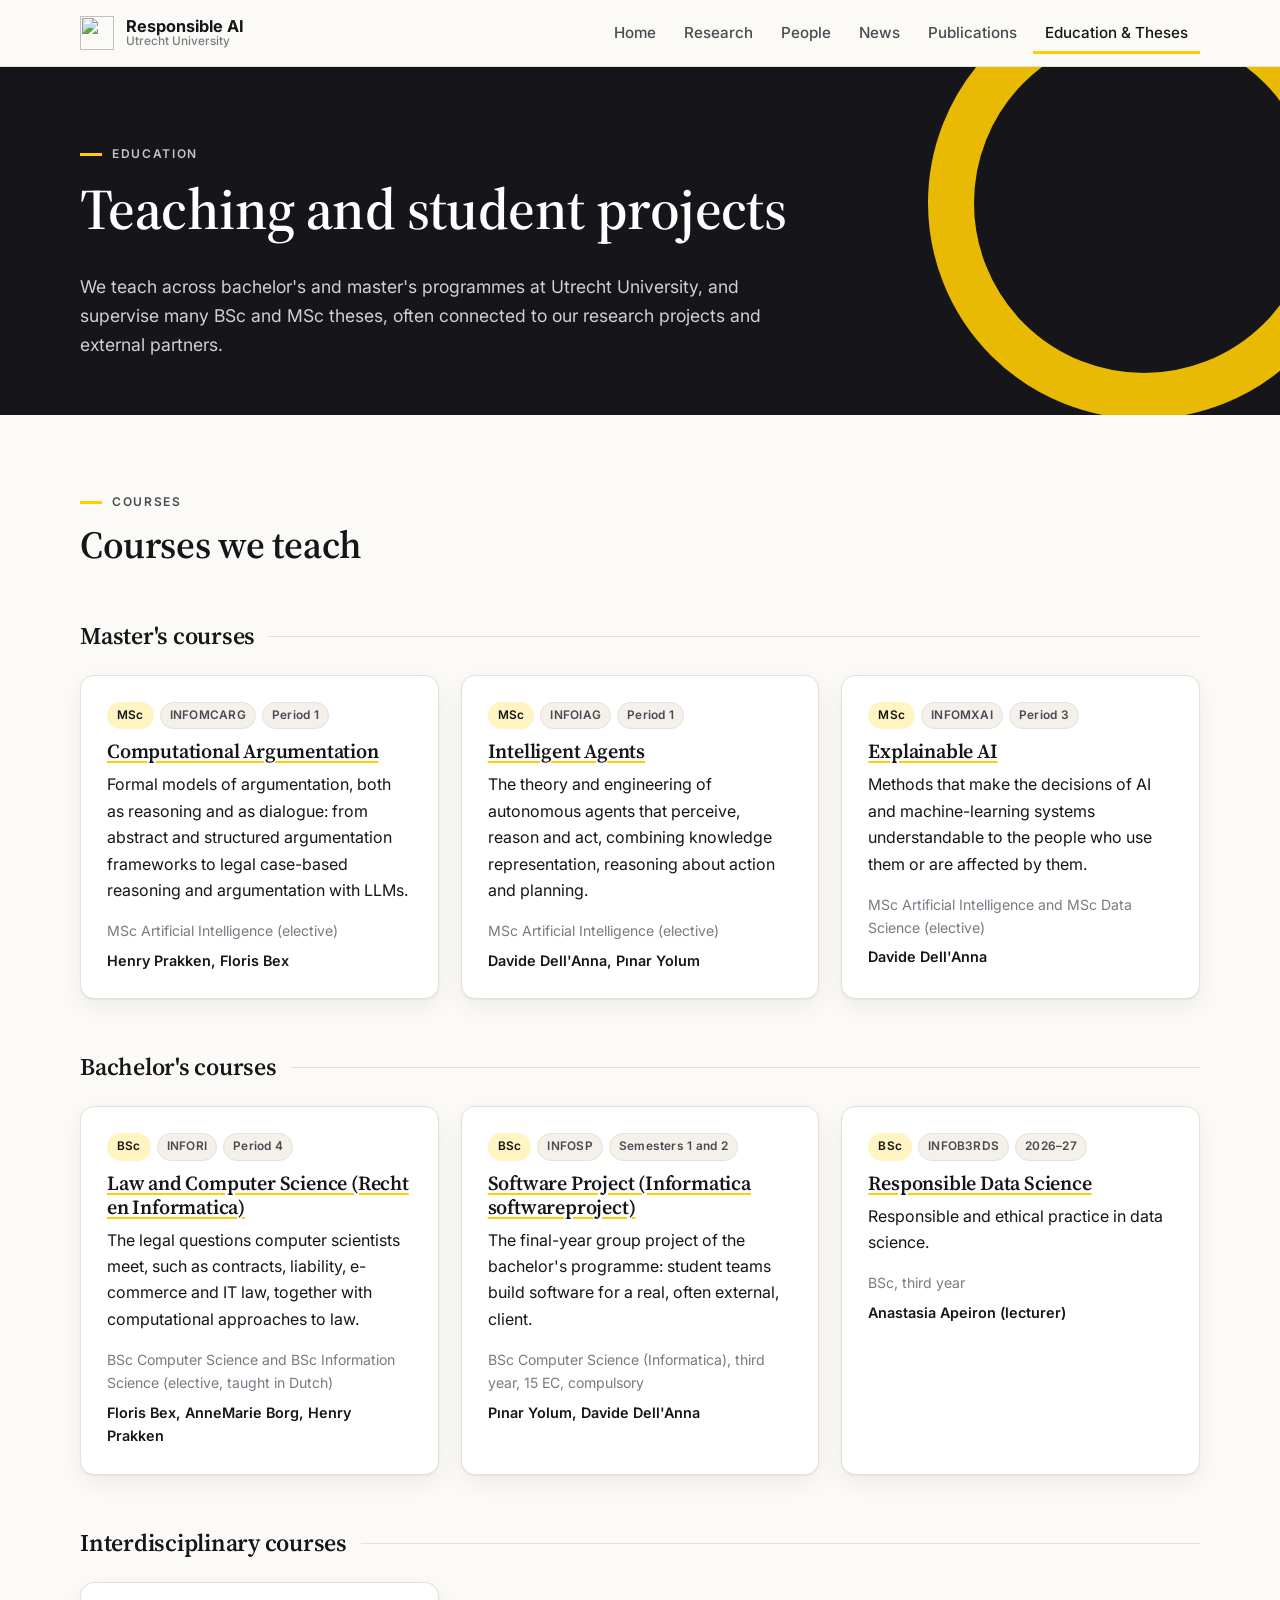
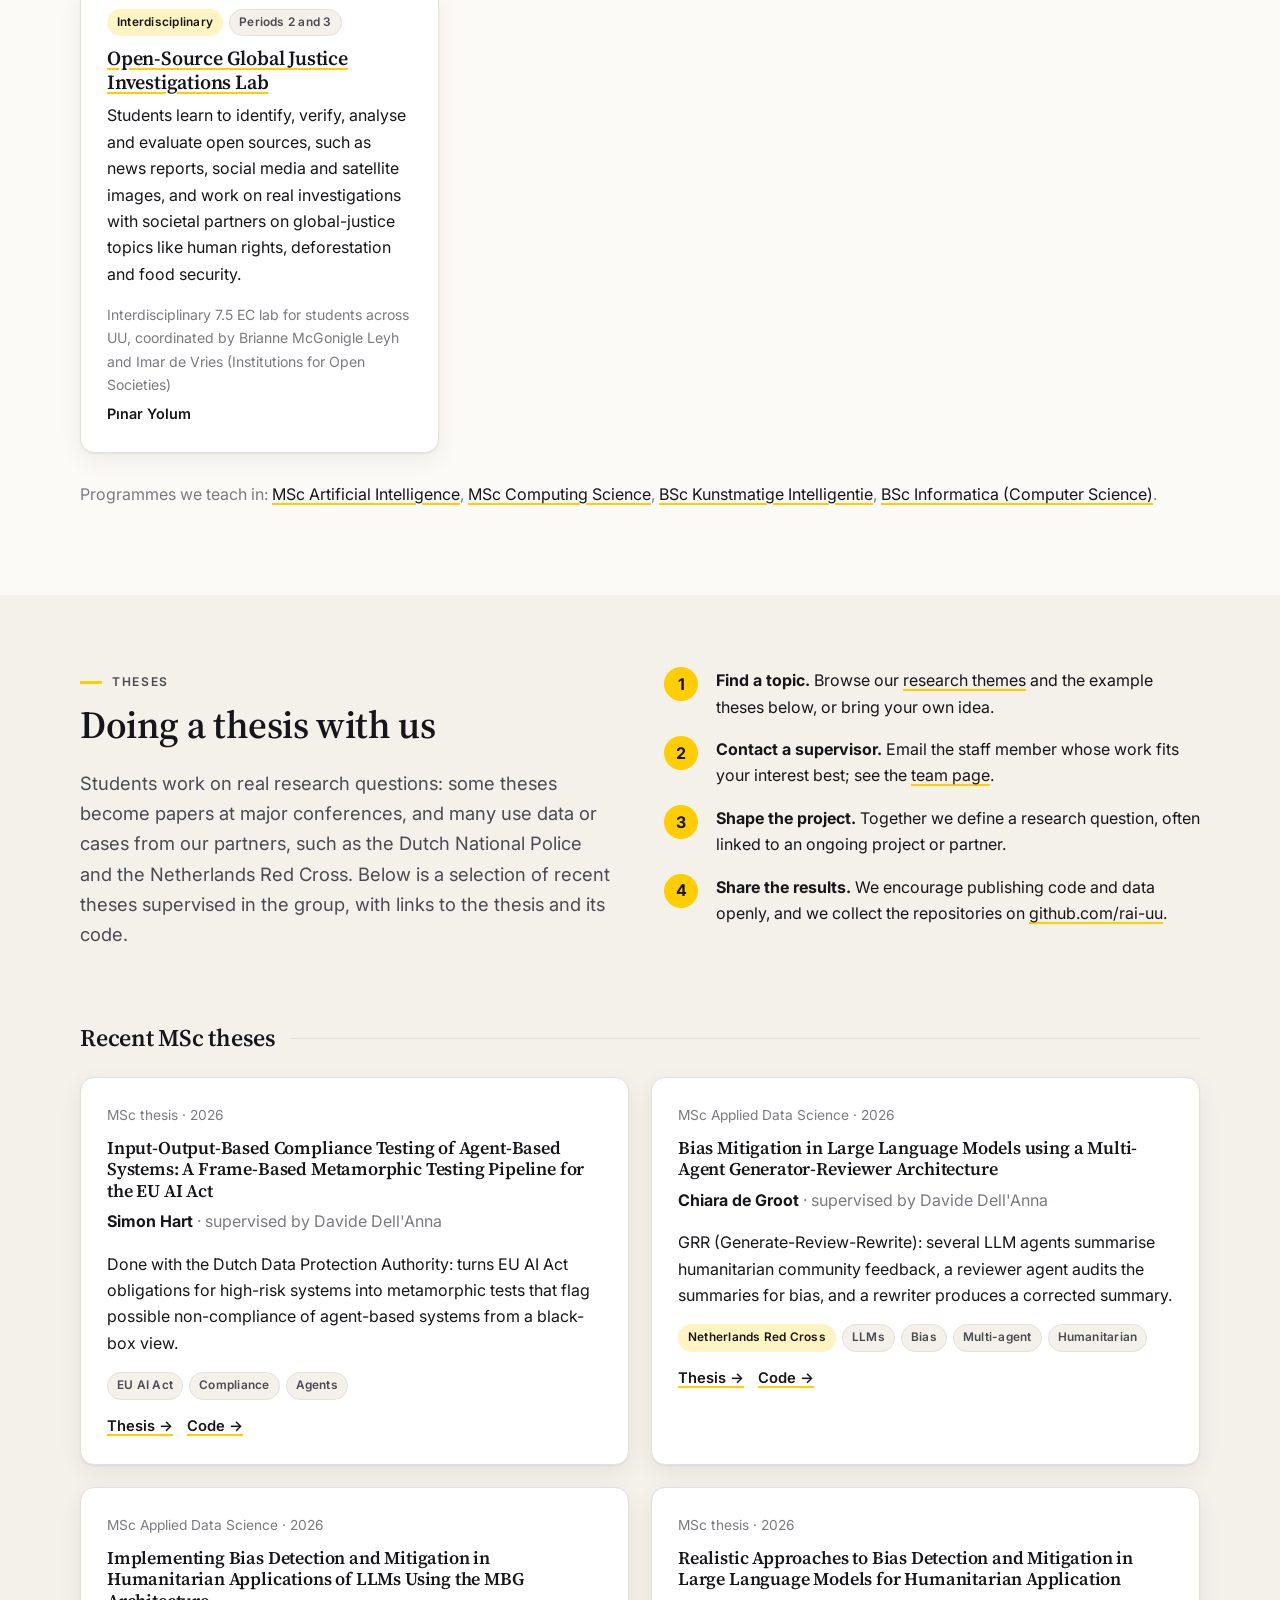
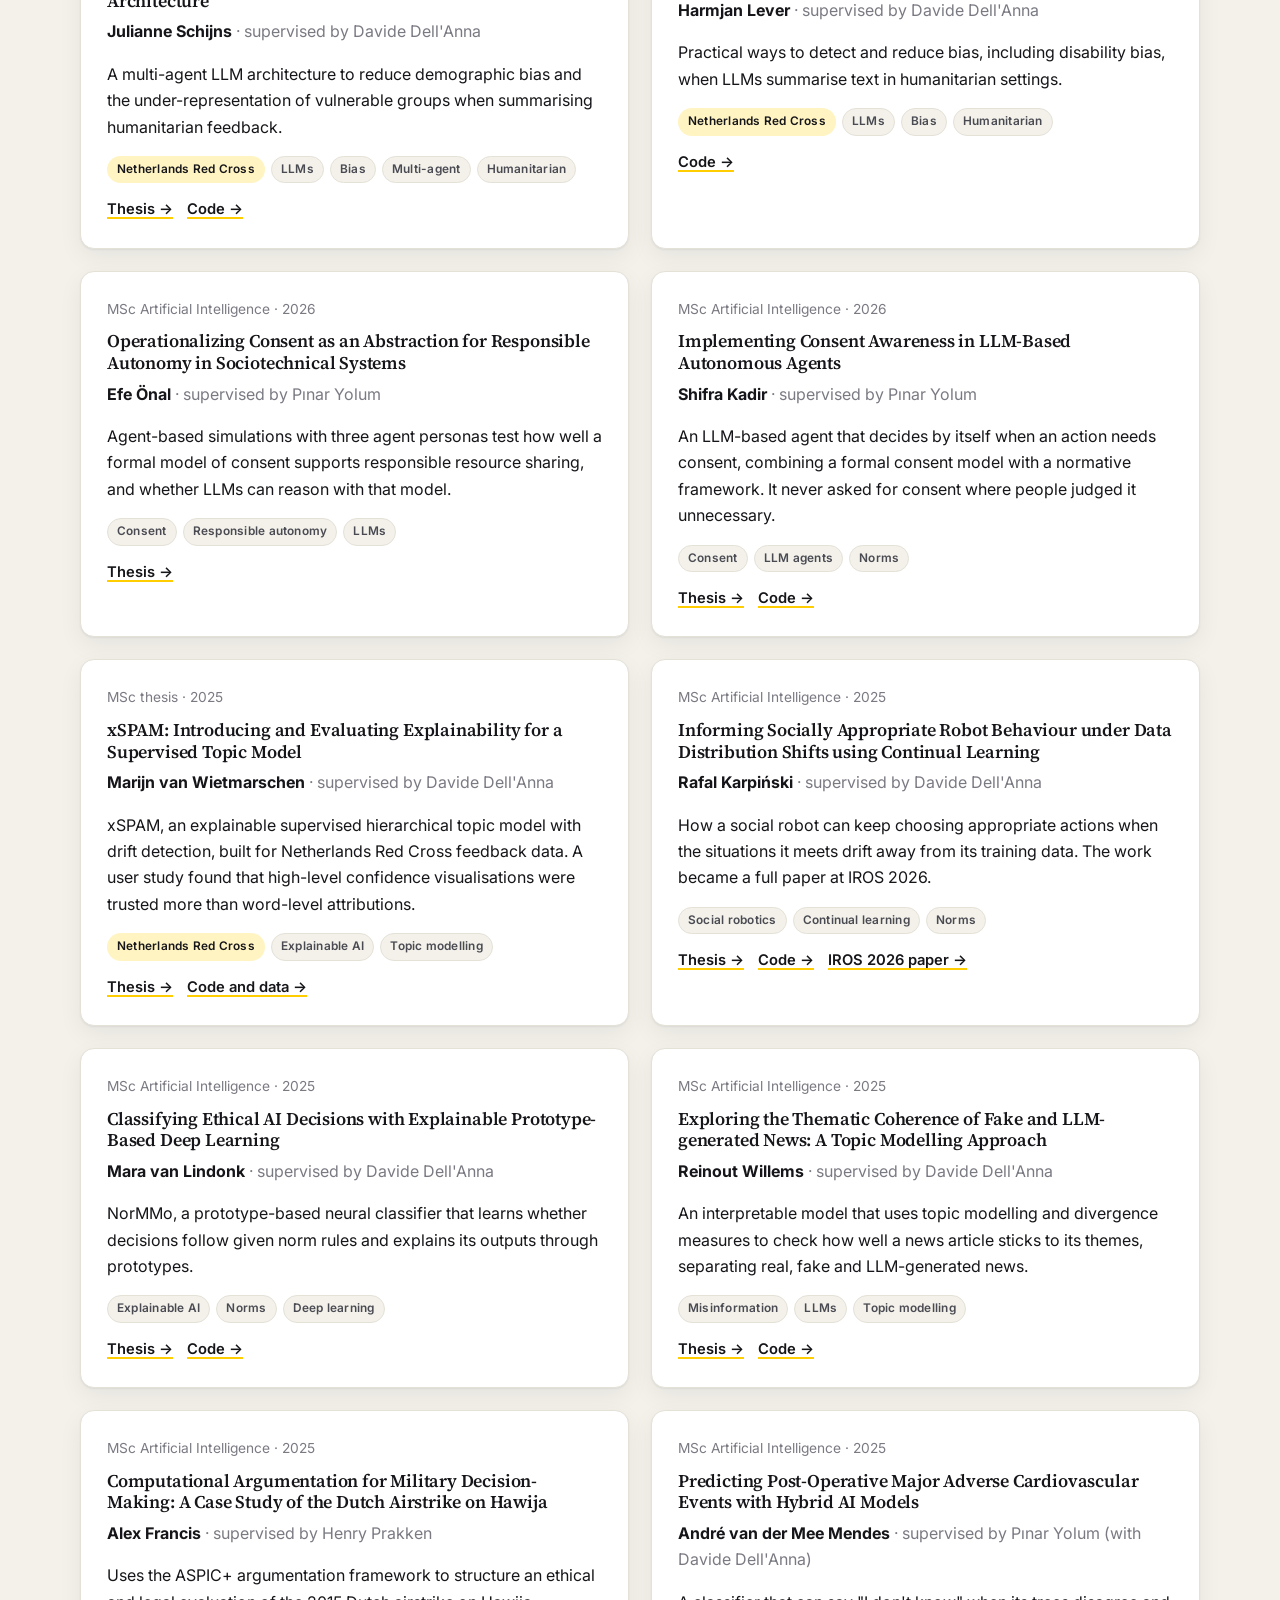
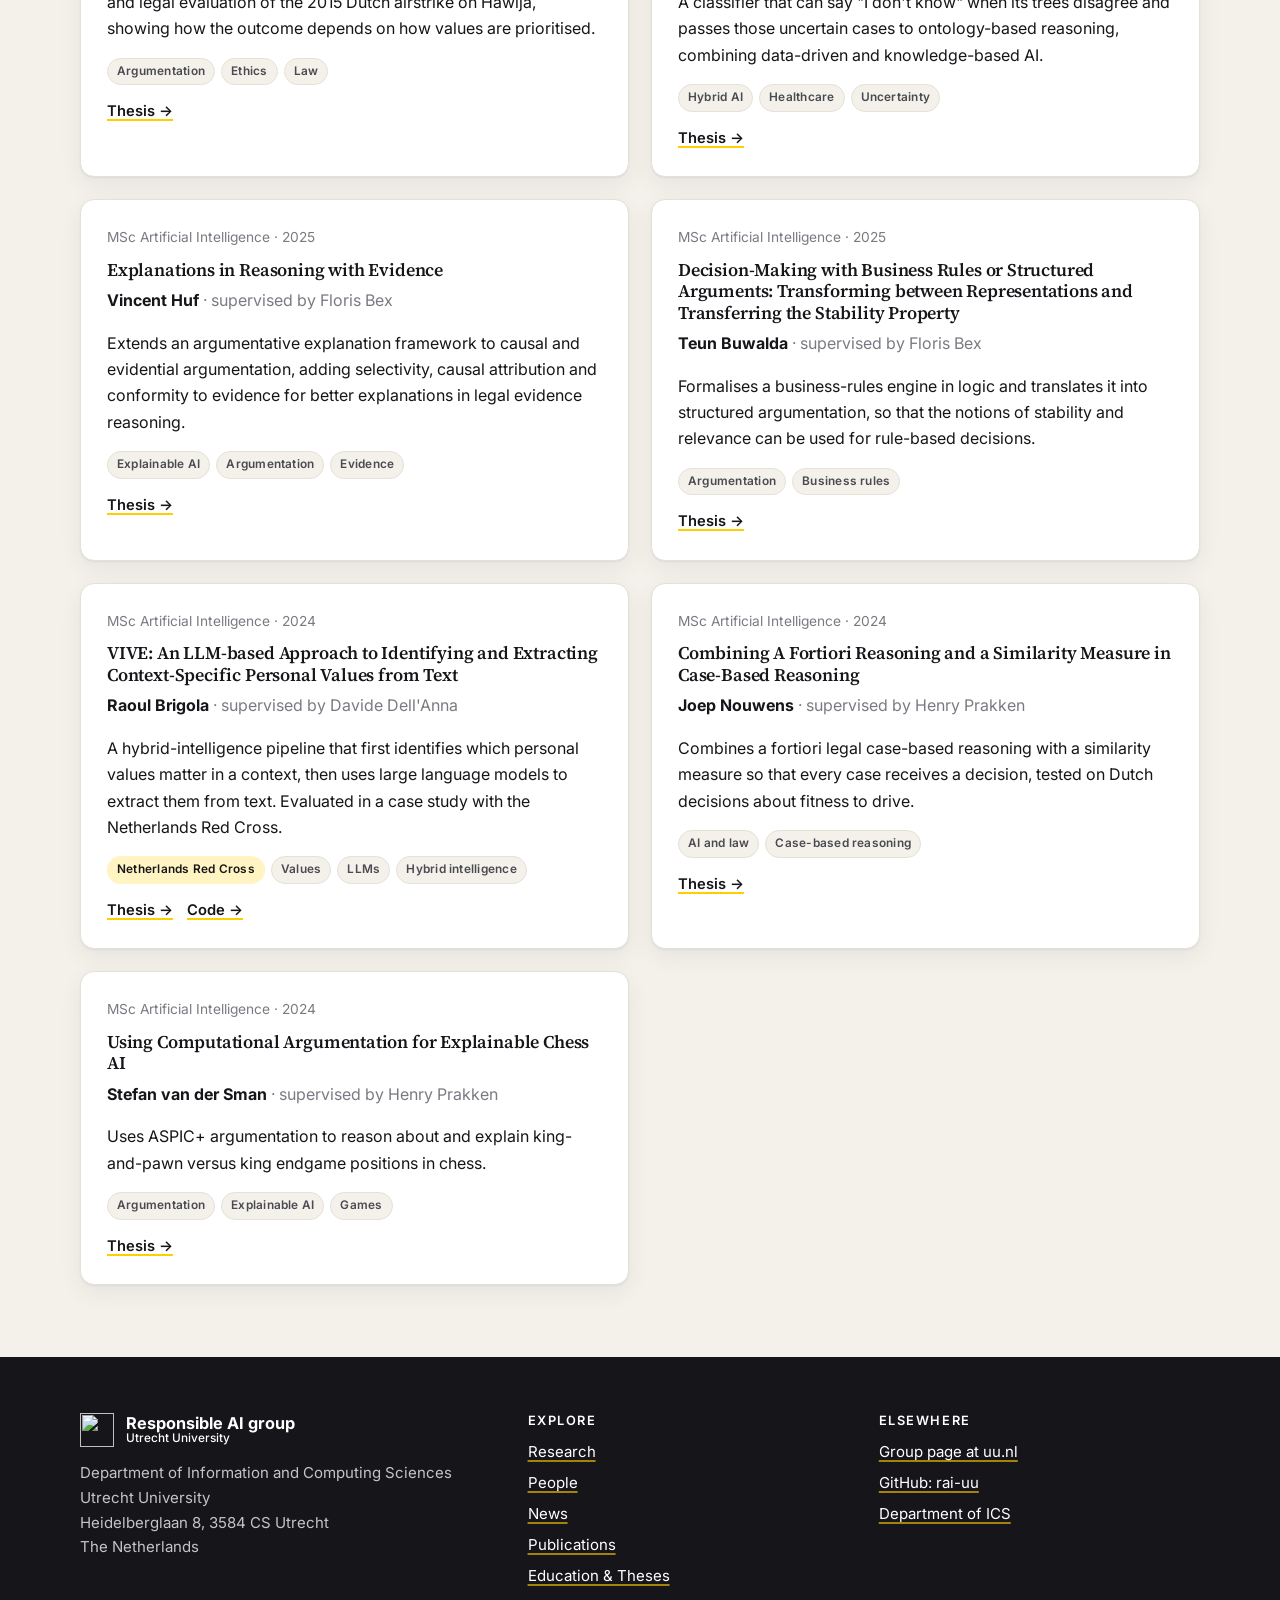
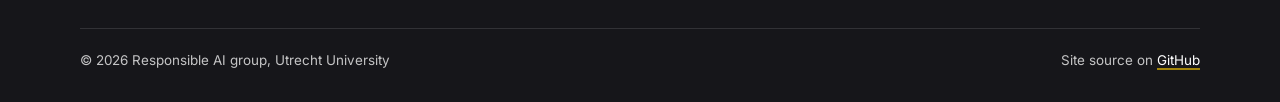
==== commit e389a8fd: "Add Open-Source Global Justice Investigations Lab as interdisciplinary course Co-Authored-By: Claude" ====
--- a/education.html
+++ b/education.html
@@ -24,6 +24,8 @@
   <div class="grid c3" data-render="courses" data-level="MSc"></div>
   <div class="group-title"><h2>Bachelor's courses</h2></div>
   <div class="grid c3" data-render="courses" data-level="BSc"></div>
+  <div class="group-title"><h2>Interdisciplinary courses</h2></div>
+  <div class="grid c3" data-render="courses" data-level="Interdisciplinary"></div>
   <p class="muted mt-2">Programmes we teach in: <a href="https://www.uu.nl/en/masters/artificial-intelligence" target="_blank" rel="noopener">MSc Artificial Intelligence</a>, <a href="https://www.uu.nl/en/masters/computing-science" target="_blank" rel="noopener">MSc Computing Science</a>, <a href="https://www.uu.nl/bachelors/kunstmatige-intelligentie" target="_blank" rel="noopener">BSc Kunstmatige Intelligentie</a>, <a href="https://www.uu.nl/bachelors/informatica" target="_blank" rel="noopener">BSc Informatica (Computer Science)</a>.</p>
 </div></section>
 
